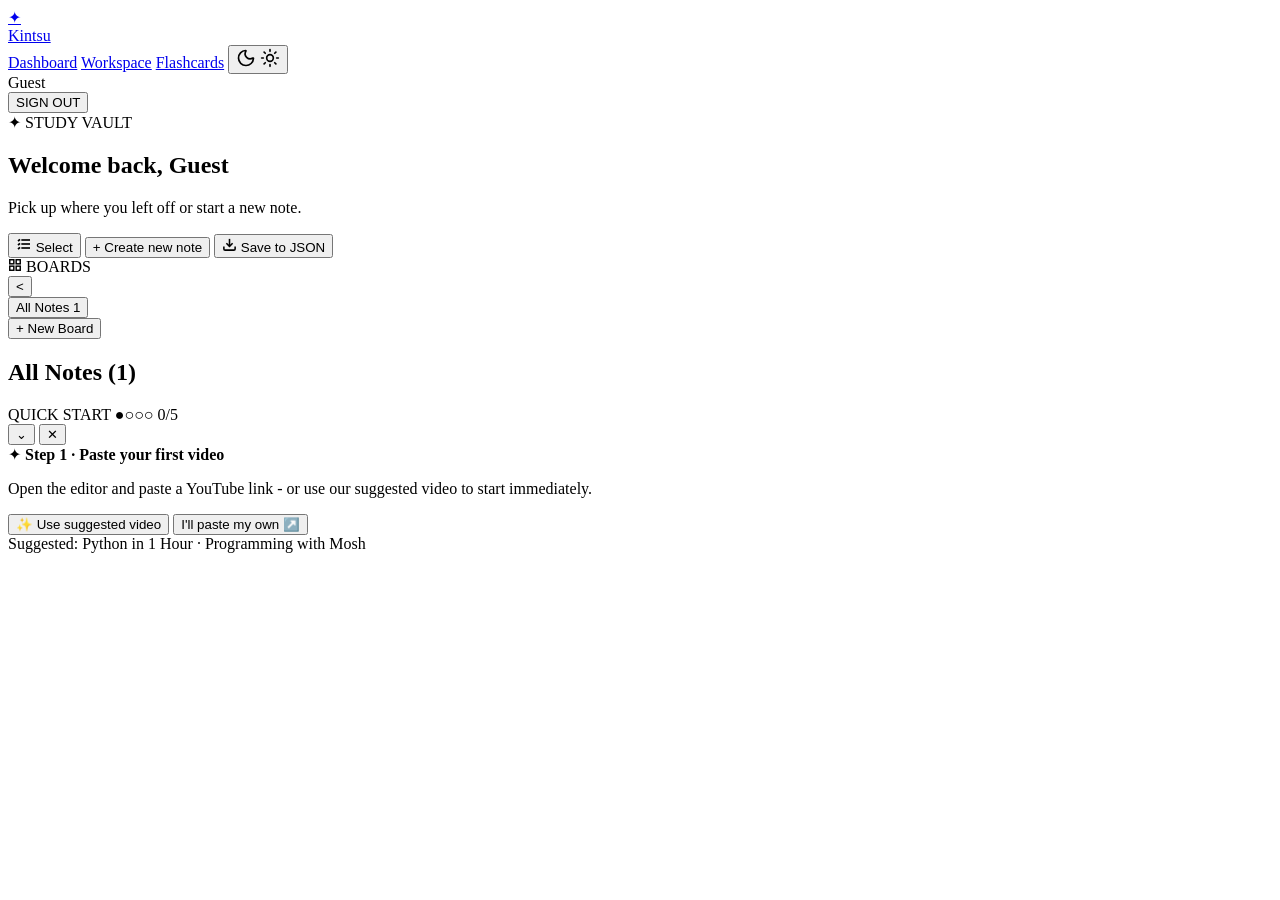
==== dashboard.html @ b1d18945 "feat(flashcards): add library logic and wire dashboard Flashcards link" ====
<!DOCTYPE html>
<html lang="en">
<head>
    <meta charset="UTF-8">
    <meta name="viewport" content="width=device-width, initial-scale=1.0">
    <title>Dashboard · Study Vault · Kintsu</title>
    <meta name="description" content="Kintsu Study Vault - Pick up where you left off or start a new note.">
    <link rel="preconnect" href="https://fonts.googleapis.com">
    <link rel="preconnect" href="https://fonts.gstatic.com" crossorigin>
    <link href="https://fonts.googleapis.com/css2?family=Archivo:wght@500;600;700;800;900&family=Space+Grotesk:wght@600;700;800;900&family=Space+Mono:wght@400;700&family=Inter:wght@400;500;600;700&display=swap" rel="stylesheet">
    <link rel="stylesheet" href="dashboard.css">
</head>
<body class="dark-theme">

    <!-- Top Navigation Bar -->
    <header class="dash-navbar">
        <div class="nav-container">
            <a href="index.html" class="nav-brand" title="Return to Home">
                <div class="logo-box" aria-hidden="true">
                    <span class="logo-icon">✦</span>
                </div>
                <span class="logo-text">Kintsu</span>
            </a>

            <nav class="nav-pill-actions">
                <a href="dashboard.html" class="nav-pill active-pill">Dashboard</a>
                <a href="index.html#live-demo" class="nav-pill outline-pill">Workspace</a>
                <a href="flashcards.html" class="nav-pill outline-pill">Flashcards</a>
                <button type="button" class="theme-toggle-btn" id="dashThemeToggle" aria-label="Toggle theme">
                    <svg class="theme-icon-moon" xmlns="http://www.w3.org/2000/svg" width="20" height="20" viewBox="0 0 24 24" fill="none" stroke="currentColor" stroke-width="2" stroke-linecap="round" stroke-linejoin="round"><path d="M20.985 12.486a9 9 0 1 1-9.473-9.472c.405-.022.617.46.402.803a6 6 0 0 0 8.268 8.268c.344-.215.825-.004.803.401"></path></svg>
                    <svg class="theme-icon-sun" xmlns="http://www.w3.org/2000/svg" width="20" height="20" viewBox="0 0 24 24" fill="none" stroke="currentColor" stroke-width="2" stroke-linecap="round" stroke-linejoin="round"><circle cx="12" cy="12" r="4"></circle><path d="M12 2v2"></path><path d="M12 20v2"></path><path d="m4.93 4.93 1.41 1.41"></path><path d="m17.66 17.66 1.41 1.41"></path><path d="M2 12h2"></path><path d="M20 12h2"></path><path d="m6.34 17.66-1.41 1.41"></path><path d="m19.07 4.93-1.41 1.41"></path></svg>
                </button>
                <div class="user-email-pill" id="userEmailTag" title="Logged in user">Guest</div>
                <button type="button" class="sign-out-btn" id="signOutBtn">SIGN OUT</button>
            </nav>
        </div>
    </header>

    <!-- Main Container -->
    <div class="dash-container">

        <!-- Vault Hero Section -->
        <section class="vault-hero">
            <div class="vault-hero-left">
                <div class="study-vault-badge">
                    <span class="badge-sparkle">✦</span> STUDY VAULT
                </div>
                <h1 class="vault-title">
                    Welcome back, <span class="user-sticker-pill" id="welcomeUserPill">Guest</span>
                </h1>
                <p class="vault-subtitle">Pick up where you left off or start a new note.</p>
            </div>

            <div class="vault-hero-actions">
                <button type="button" class="btn-vault-action" id="selectModeBtn">
                    <svg width="16" height="16" viewBox="0 0 24 24" fill="none" stroke="currentColor" stroke-width="2.5">
                        <line x1="8" y1="6" x2="21" y2="6"></line>
                        <line x1="8" y1="12" x2="21" y2="12"></line>
                        <line x1="8" y1="18" x2="21" y2="18"></line>
                        <polyline points="3 6 4 7 6 5"></polyline>
                        <polyline points="3 12 4 13 6 11"></polyline>
                        <polyline points="3 18 4 19 6 17"></polyline>
                    </svg>
                    <span>Select</span>
                </button>
                <button type="button" class="btn-vault-action primary-create" id="openCreateNoteModalBtn">
                    <span class="plus-icon">+</span>
                    <span>Create new note</span>
                </button>
                <button type="button" class="btn-vault-action export-json-btn" id="exportJsonBtn" title="Download saved notes as JSON file">
                    <svg width="15" height="15" viewBox="0 0 24 24" fill="none" stroke="currentColor" stroke-width="2.5">
                        <path d="M21 15v4a2 2 0 0 1-2 2H5a2 2 0 0 1-2-2v-4"></path>
                        <polyline points="7 10 12 15 17 10"></polyline>
                        <line x1="12" y1="15" x2="12" y2="3"></line>
                    </svg>
                    <span>Save to JSON</span>
                </button>
            </div>
        </section>

        <div class="dash-layout">

            <!-- Left Sidebar (Boards) -->
            <aside class="boards-sidebar">
                <div class="sidebar-head">
                    <div class="boards-title">
                        <svg width="14" height="14" viewBox="0 0 24 24" fill="none" stroke="currentColor" stroke-width="2.5">
                            <rect x="3" y="3" width="7" height="7"></rect>
                            <rect x="14" y="3" width="7" height="7"></rect>
                            <rect x="14" y="14" width="7" height="7"></rect>
                            <rect x="3" y="14" width="7" height="7"></rect>
                        </svg>
                        <span>BOARDS</span>
                    </div>
                    <button type="button" class="collapse-sidebar-btn" id="toggleSidebarBtn" aria-label="Collapse boards">&lt;</button>
                </div>

                <div class="boards-list" id="boardsList">
                    <button type="button" class="board-pill active" data-board="All Notes">
                        <span>All Notes</span>
                        <span class="board-count" id="allNotesBadge">1</span>
                    </button>
                </div>

                <button type="button" class="btn-new-board" id="newBoardBtn">
                    <span class="plus-icon">+</span>
                    <span>New Board</span>
                </button>
                <div class="new-board-form" id="newBoardForm" style="display: none;">
                    <input type="text" id="boardNameInlineInput" class="form-input" placeholder="Board name&hellip;">
                    <div class="board-color-swatches" id="boardColorSwatches">
                        <button type="button" class="color-swatch selected" data-color="#F472B6" style="background: #F472B6;" aria-label="Pink"></button>
                        <button type="button" class="color-swatch" data-color="#FACC15" style="background: #FACC15;" aria-label="Yellow"></button>
                        <button type="button" class="color-swatch" data-color="#A78BFA" style="background: #A78BFA;" aria-label="Lilac"></button>
                        <button type="button" class="color-swatch" data-color="#6EE7B7" style="background: #6EE7B7;" aria-label="Mint"></button>
                        <button type="button" class="color-swatch" data-color="#38BDF8" style="background: #38BDF8;" aria-label="Sky"></button>
                        <button type="button" class="color-swatch" data-color="#FB923C" style="background: #FB923C;" aria-label="Coral"></button>
                        <button type="button" class="color-swatch" data-color="#A3E635" style="background: #A3E635;" aria-label="Lime"></button>
                    </div>
                    <span class="board-form-error" id="boardInlineError"></span>
                    <div class="new-board-actions">
                        <button type="button" class="btn-board-create" id="createBoardInlineBtn">&#10003; Create</button>
                        <button type="button" class="btn-board-cancel" id="cancelBoardInlineBtn">&#10005; Cancel</button>
                    </div>
                </div>
            </aside>

            <!-- Center Content (Notes Grid) -->
            <main class="notes-content">
                <div class="batch-bar" id="batchBar" style="display: none;">
                    <div class="batch-left">
                        <span id="selectedCountText">0 selected</span>
                    </div>
                    <div class="batch-right">
                        <select id="batchMoveSelect" class="batch-move-select" aria-label="Move to board">
                            <option value="">Move to board</option>
                        </select>
                        <button type="button" class="btn-batch-delete" id="batchDeleteBtn">Delete</button>
                        <button type="button" class="btn-batch-cancel" id="batchCancelBtn">&#10005;</button>
                    </div>
                </div>
                <div class="notes-header">
                    <h2 class="section-title">
                        <span id="currentBoardTitle">All Notes</span>
                        <span class="count-pill" id="notesSectionCount">(1)</span>
                    </h2>
                </div>

                <div class="notes-grid" id="notesGrid">
                    <!-- Note Cards dynamically rendered by dashboard.js -->
                </div>

                <!-- Empty State (Shown when no notes match) -->
                <div class="empty-state" id="emptyState" style="display: none;">
                    <div class="empty-icon">📓</div>
                    <h3>No notes found in this board</h3>
                    <p>Click "+ Create new note" above or use our suggested video to get started.</p>
                </div>
            </main>

        </div>

    </div>

    <aside class="quick-start-widget" id="quickStartWidget">
        <div class="qs-header">
            <div class="qs-title-row">
                <span class="qs-label">QUICK START</span>
                <span class="qs-progress-dots" id="qsProgress">●○○○ 0/5</span>
            </div>
            <div class="qs-controls">
                <button type="button" class="qs-ctrl-btn" id="qsMinimizeBtn" aria-label="Minimize">&#8964;</button>
                <button type="button" class="qs-ctrl-btn" id="qsCloseBtn" aria-label="Close">✕</button>
            </div>
        </div>

        <div class="qs-body" id="qsBody">
            <div class="qs-step-title">
                <span class="qs-sparkle">✦</span>
                <strong id="qsStepLabel">Step 1 · Paste your first video</strong>
            </div>
            <p class="qs-desc">Open the editor and paste a YouTube link - or use our suggested video to start immediately.</p>
            
            <div class="qs-actions">
                <button type="button" class="btn-qs-pink" id="qsSuggestedBtn">✨ Use suggested video</button>
                <button type="button" class="btn-qs-outline" id="qsPasteBtn">I'll paste my own ↗️</button>
            </div>

            <div class="qs-footer-hint">
                <span>Suggested: Python in 1 Hour · Programming with Mosh</span>
            </div>
        </div>
    </aside>


    <!-- Modal: Create New Note -->
    <div class="modal-backdrop" id="createNoteModal" style="display: none;">
        <div class="modal-card">
            <div class="modal-head">
                <div class="modal-badge">✦ NEW NOTE</div>
                <h3 class="modal-title">Create a Study Note</h3>
                <button type="button" class="modal-close-btn" id="closeCreateModalBtn">✕</button>
            </div>

            <form id="createNoteForm" class="modal-form" novalidate>
                <div class="form-group">
                    <label for="noteTitleInput" class="form-label">NOTE TITLE *</label>
                    <input type="text" id="noteTitleInput" class="form-input" placeholder="e.g. Neural Networks & Backprop" required>
                    <span class="form-error" id="titleError"></span>
                </div>

                <div class="form-group">
                    <label for="noteBoardSelect" class="form-label">BOARD / SUBJECT</label>
                    <select id="noteBoardSelect" class="form-input form-select">
                        <option value="All Notes">All Notes</option>
                        <option value="Computer Science">Computer Science</option>
                        <option value="Machine Learning">Machine Learning</option>
                    </select>
                </div>

                <div class="form-group">
                    <label for="noteVideoInput" class="form-label">YOUTUBE LECTURE URL *</label>
                    <input type="url" id="noteVideoInput" class="form-input" placeholder="https://www.youtube.com/watch?v=..." required>
                    <span class="form-error" id="videoError"></span>
                    <span class="form-hint">Tip: Supports any standard YouTube or youtu.be video link.</span>
                </div>

                <div class="form-group">
                    <label for="noteCoverTheme" class="form-label">COVER THEME</label>
                    <div class="cover-theme-picker">
                        <label class="theme-radio">
                            <input type="radio" name="coverTheme" value="llm" checked>
                            <span class="theme-swatch llm">LLM / AI</span>
                        </label>
                        <label class="theme-radio">
                            <input type="radio" name="coverTheme" value="python">
                            <span class="theme-swatch python">Python</span>
                        </label>
                        <label class="theme-radio">
                            <input type="radio" name="coverTheme" value="web">
                            <span class="theme-swatch web">Web Dev</span>
                        </label>
                        <label class="theme-radio">
                            <input type="radio" name="coverTheme" value="math">
                            <span class="theme-swatch math">Math</span>
                        </label>
                    </div>
                </div>

                <div class="modal-actions">
                    <button type="button" class="btn-modal-cancel" id="cancelCreateModalBtn">Cancel</button>
                    <button type="submit" class="btn-modal-submit" id="submitCreateBtn">Create Note ↗️</button>
                </div>
            </form>
        </div>
    </div>

    <script src="dashboard.js"></script>
</body>
</html>
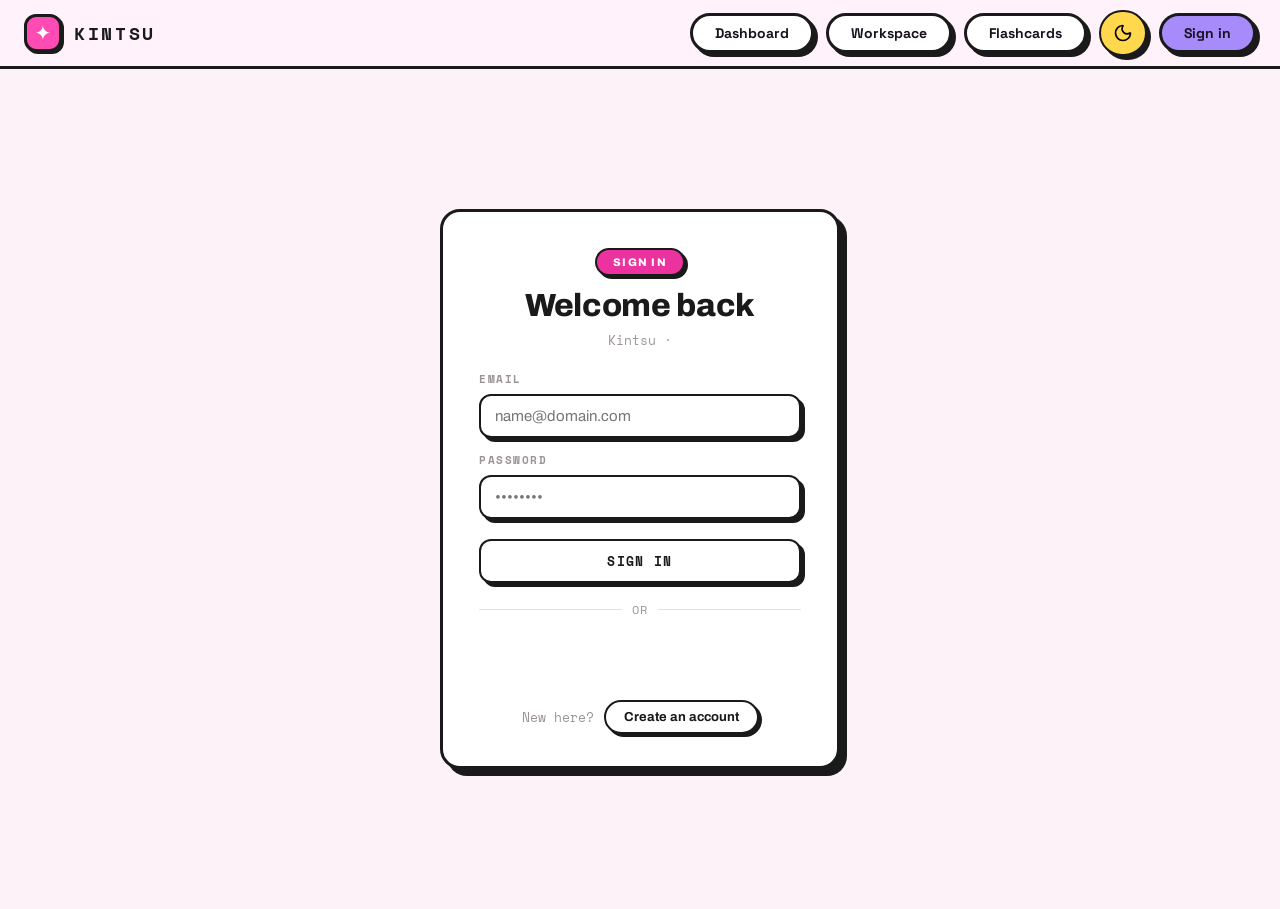
==== commit 5a3c680c: "Merge 6f99356145ce97954f89a6cd81b2ec13c21544ce into 32ffdadf3993c487ad6cea4b08806c28b210abcc" ====
--- a/dashboard.html
+++ b/dashboard.html
@@ -10,9 +10,8 @@
     <link href="https://fonts.googleapis.com/css2?family=Archivo:wght@500;600;700;800;900&family=Space+Grotesk:wght@600;700;800;900&family=Space+Mono:wght@400;700&family=Inter:wght@400;500;600;700&display=swap" rel="stylesheet">
     <link rel="stylesheet" href="dashboard.css">
 </head>
-<body class="dark-theme">
-
-    <!-- Top Navigation Bar -->
+<body>
+
     <header class="dash-navbar">
         <div class="nav-container">
             <a href="index.html" class="nav-brand" title="Return to Home">
@@ -36,10 +35,8 @@
         </div>
     </header>
 
-    <!-- Main Container -->
     <div class="dash-container">
 
-        <!-- Vault Hero Section -->
         <section class="vault-hero">
             <div class="vault-hero-left">
                 <div class="study-vault-badge">
@@ -80,7 +77,6 @@
 
         <div class="dash-layout">
 
-            <!-- Left Sidebar (Boards) -->
             <aside class="boards-sidebar">
                 <div class="sidebar-head">
                     <div class="boards-title">
@@ -125,7 +121,6 @@
                 </div>
             </aside>
 
-            <!-- Center Content (Notes Grid) -->
             <main class="notes-content">
                 <div class="batch-bar" id="batchBar" style="display: none;">
                     <div class="batch-left">
@@ -147,12 +142,10 @@
                 </div>
 
                 <div class="notes-grid" id="notesGrid">
-                    <!-- Note Cards dynamically rendered by dashboard.js -->
-                </div>
-
-                <!-- Empty State (Shown when no notes match) -->
+                </div>
+
                 <div class="empty-state" id="emptyState" style="display: none;">
-                    <div class="empty-icon">📓</div>
+                    <div class="empty-icon">✦</div>
                     <h3>No notes found in this board</h3>
                     <p>Click "+ Create new note" above or use our suggested video to get started.</p>
                 </div>
@@ -182,8 +175,8 @@
             <p class="qs-desc">Open the editor and paste a YouTube link - or use our suggested video to start immediately.</p>
             
             <div class="qs-actions">
-                <button type="button" class="btn-qs-pink" id="qsSuggestedBtn">✨ Use suggested video</button>
-                <button type="button" class="btn-qs-outline" id="qsPasteBtn">I'll paste my own ↗️</button>
+                <button type="button" class="btn-qs-pink" id="qsSuggestedBtn">Use suggested video</button>
+                <button type="button" class="btn-qs-outline" id="qsPasteBtn">I'll paste my own ↗</button>
             </div>
 
             <div class="qs-footer-hint">
@@ -193,7 +186,6 @@
     </aside>
 
 
-    <!-- Modal: Create New Note -->
     <div class="modal-backdrop" id="createNoteModal" style="display: none;">
         <div class="modal-card">
             <div class="modal-head">
@@ -249,7 +241,7 @@
 
                 <div class="modal-actions">
                     <button type="button" class="btn-modal-cancel" id="cancelCreateModalBtn">Cancel</button>
-                    <button type="submit" class="btn-modal-submit" id="submitCreateBtn">Create Note ↗️</button>
+                    <button type="submit" class="btn-modal-submit" id="submitCreateBtn">Create Note ↗</button>
                 </div>
             </form>
         </div>
--- a/dashboard.css
+++ b/dashboard.css
@@ -0,0 +1,246 @@
+
+:root {
+    --bg-page: #FDF2F8;
+    --bg-card: #FFFFFF;
+    --border-ink: #1A1A1A;
+    --border-subtle: #E5E7EB;
+    --text-primary: #18121E;
+    --text-secondary: #4B5563;
+    --text-muted: #6B7280;
+    --accent-pink: #EC329F;
+    --accent-yellow: #FACC15;
+    --accent-purple: #A78BFA;
+    --shadow-hard: 3px 3px 0 #1A1A1A;
+    --radius-card: 20px;
+    --radius-pill: 9999px;
+    --radius-input: 12px;
+    --font-display: 'Space Grotesk', system-ui, sans-serif;
+    --font-mono: 'Space Mono', monospace;
+    --font-body: 'Inter', system-ui, sans-serif;
+}
+
+body.dark {
+    --bg-page: #17111B;
+    --bg-card: #241B2B;
+    --border-ink: #000000;
+    --border-subtle: #3A2B45;
+    --text-primary: #FFFFFF;
+    --text-secondary: #B8B0C4;
+    --text-muted: #837593;
+    --shadow-hard: 3px 3px 0 #000000;
+}
+
+* { margin: 0; padding: 0; box-sizing: border-box; }
+body {
+    background-color: var(--bg-page);
+    color: var(--text-primary);
+    font-family: var(--font-body);
+    min-height: 100vh;
+    transition: background-color 0.2s ease;
+}
+
+.dash-navbar {
+    border-bottom: 3px solid var(--border-ink);
+    background-color: rgba(255, 242, 251, 0.95);
+    backdrop-filter: blur(12px);
+    position: sticky;
+    top: 0;
+    z-index: 100;
+}
+body.dark .dash-navbar { background-color: rgba(23, 17, 27, 0.95); }
+.nav-container {
+    max-width: 1320px; margin: 0 auto; padding: 10px 24px;
+    display: flex; align-items: center; justify-content: space-between; gap: 16px;
+}
+.nav-brand { display: flex; align-items: center; gap: 12px; font-weight: 900; text-decoration: none; color: inherit; }
+.logo-box {
+    width: 38px; height: 38px; background: #ff4bb4; border: 3px solid var(--border-ink);
+    border-radius: 12px; box-shadow: 2px 2px 0 var(--border-ink);
+    display: grid; place-items: center; color: #ffffff; font-size: 1.25rem; flex-shrink: 0;
+}
+.logo-icon { font-size: 1.25rem; line-height: 1; color: #ffffff; }
+.logo-text { font-family: var(--font-mono); font-size: 1.1rem; font-weight: 800; letter-spacing: 0.15em; text-transform: uppercase; color: var(--text-primary); }
+.nav-pill-actions { display: flex; align-items: center; gap: 12px; }
+.nav-pill {
+    padding: 8px 22px; border-radius: var(--radius-pill); font-family: var(--font-display); font-weight: 800; font-size: 14px;
+    text-decoration: none; border: 3px solid var(--border-ink); cursor: pointer; box-shadow: 4px 4px 0 var(--border-ink);
+    transition: transform 0.1s ease, box-shadow 0.1s ease;
+}
+.nav-pill:hover { transform: translate(-1.5px, -1.5px); box-shadow: 6px 6px 0 var(--border-ink); }
+.nav-pill:active { transform: translate(2px, 2px); box-shadow: 1px 1px 0 var(--border-ink); }
+.active-pill { background: var(--accent-purple); color: #18121E; box-shadow: 4px 4px 0 var(--border-ink); }
+.outline-pill { background: #FFFFFF; color: #18121E; border-color: var(--border-ink); box-shadow: 4px 4px 0 var(--border-ink); }
+.theme-toggle-btn {
+    width: 48px; height: 46px; padding: 0; border-radius: var(--radius-pill); border: 3px solid var(--border-ink);
+    background: #ffd84d; cursor: pointer; display: flex; align-items: center; justify-content: center; box-shadow: 4px 4px 0 var(--border-ink); color: #000000;
+    transition: transform 0.1s ease, box-shadow 0.1s ease;
+}
+.theme-toggle-btn:hover { transform: translate(-1.5px, -1.5px); box-shadow: 6px 6px 0 var(--border-ink); }
+.theme-toggle-btn:active { transform: translate(2px, 2px); box-shadow: 1px 1px 0 var(--border-ink); }
+.theme-icon-sun { display: none; }
+.theme-icon-moon { display: block; }
+body.dark .theme-icon-sun { display: block; }
+body.dark .theme-icon-moon { display: none; }
+.user-email-pill {
+    padding: 6px 14px; border-radius: var(--radius-pill); border: 1.5px solid var(--border-subtle);
+    font-family: var(--font-mono); font-size: 11px; color: var(--text-secondary);
+}
+.sign-out-btn {
+    padding: 8px 22px; border-radius: var(--radius-pill); background: #ff4bb4;
+    color: #FFF; font-family: var(--font-display); font-weight: 800; font-size: 14px;
+    border: 3px solid var(--border-ink); box-shadow: 4px 4px 0 var(--border-ink); cursor: pointer;
+    transition: transform 0.1s ease, box-shadow 0.1s ease;
+}
+.sign-out-btn:hover { transform: translate(-1.5px, -1.5px); box-shadow: 6px 6px 0 var(--border-ink); }
+.sign-out-btn:active { transform: translate(2px, 2px); box-shadow: 1px 1px 0 var(--border-ink); }
+
+.dash-container { max-width: 1400px; margin: 0 auto; padding: 24px 28px 120px 28px; }
+.vault-hero {
+    display: flex; align-items: flex-start; justify-content: space-between;
+    padding-bottom: 24px; border-bottom: 3px solid var(--border-ink); margin-bottom: 24px;
+}
+.study-vault-badge {
+    display: inline-flex; align-items: center; gap: 6px; background: var(--accent-yellow);
+    color: #18121E; font-family: var(--font-mono); font-weight: 700; font-size: 11px;
+    padding: 4px 12px; border-radius: var(--radius-pill); border: 2px solid var(--border-ink);
+    box-shadow: 2px 2px 0 var(--border-ink); margin-bottom: 10px;
+}
+.vault-title { font-family: var(--font-display); font-weight: 800; font-size: 32px; margin-bottom: 6px; }
+.user-sticker-pill {
+    background: var(--accent-pink); color: #FFF; font-family: var(--font-mono);
+    font-size: 22px; font-weight: 700; padding: 2px 14px; border-radius: var(--radius-pill);
+    border: 2px solid var(--border-ink); box-shadow: 2px 2px 0 var(--border-ink);
+}
+.vault-subtitle { font-family: var(--font-mono); font-size: 13.5px; color: var(--text-secondary); }
+.vault-hero-actions { display: flex; align-items: center; gap: 10px; }
+.btn-vault-action {
+    display: inline-flex; align-items: center; gap: 8px; padding: 9px 16px; border-radius: var(--radius-pill);
+    border: 2px solid var(--border-ink); background: var(--bg-card); color: inherit; font-family: var(--font-display);
+    font-weight: 700; font-size: 13px; box-shadow: var(--shadow-hard); cursor: pointer; text-decoration: none;
+}
+.btn-vault-action.primary-create { background: #FFF; color: #18121E; }
+.btn-vault-action.export-json-btn { background: var(--accent-yellow); color: #18121E; }
+
+.dash-layout { display: grid; grid-template-columns: 220px 1fr; gap: 28px; }
+.sidebar-head { display: flex; justify-content: space-between; margin-bottom: 14px; font-family: var(--font-mono); font-size: 12px; font-weight: 700; }
+.boards-sidebar { background: var(--bg-card); border: 2px solid var(--border-ink); border-radius: 20px; box-shadow: var(--shadow-hard); padding: 14px; height: fit-content; }
+.boards-list { display: flex; flex-direction: column; gap: 8px; margin-bottom: 14px; }
+.board-pill {
+    display: flex; justify-content: space-between; align-items: center; padding: 8px 14px;
+    border-radius: var(--radius-pill); border: 2px solid var(--border-ink); background: var(--bg-card);
+    color: var(--text-primary); font-family: var(--font-display); font-weight: 700; font-size: 13px; box-shadow: var(--shadow-hard); cursor: pointer;
+}
+.board-pill.active { background: var(--accent-yellow); color: #18121E; }
+.board-count { background: rgba(0,0,0,0.12); width: 22px; height: 22px; display: inline-flex; align-items: center; justify-content: center; padding: 0; border-radius: 50%; font-family: var(--font-mono); font-size: 11px; }
+.btn-new-board {
+    width: 100%; padding: 8px; border-radius: var(--radius-pill); border: 2px solid var(--border-ink);
+    background: var(--bg-card); color: var(--text-primary); font-family: var(--font-display); font-weight: 700; font-size: 12px; cursor: pointer; box-shadow: var(--shadow-hard);
+}
+
+.notes-header { margin-bottom: 18px; }
+.section-title { font-family: var(--font-display); font-weight: 800; font-size: 24px; }
+.count-pill { font-family: var(--font-mono); font-size: 16px; color: var(--text-muted); }
+.notes-grid { display: grid; grid-template-columns: repeat(auto-fill, minmax(310px, 1fr)); gap: 20px; }
+
+.note-card {
+    background: var(--bg-card); border: 2px solid var(--border-ink); border-radius: var(--radius-card);
+    box-shadow: var(--shadow-hard); overflow: hidden; display: flex; flex-direction: column;
+}
+.note-cover { width: 100%; height: 150px; border-bottom: 2px solid var(--border-ink); overflow: hidden; }
+.cover-svg { width: 100%; height: 100%; display: block; }
+.cover-img { width: 100%; height: 100%; object-fit: cover; display: block; }
+.note-card-body { padding: 16px; display: flex; flex-direction: column; flex-grow: 1; }
+.note-id-badge {
+    background: rgba(255,255,255,0.08); border: 1.5px solid var(--border-subtle); color: var(--text-secondary);
+    font-family: var(--font-mono); font-size: 11px; font-weight: 700; padding: 2px 8px; border-radius: var(--radius-pill); margin-bottom: 10px; width: fit-content;
+}
+.note-card-title { font-family: var(--font-display); font-weight: 700; font-size: 16px; line-height: 1.35; margin-bottom: 14px; flex-grow: 1; }
+.note-card-footer { display: flex; justify-content: space-between; align-items: center; padding-top: 12px; border-top: 1px solid var(--border-subtle); }
+.note-date { font-family: var(--font-mono); font-size: 12px; color: var(--text-muted); }
+.card-actions-group { display: flex; align-items: center; gap: 8px; }
+.btn-card-delete {
+    width: 32px; height: 32px; border-radius: var(--radius-pill); border: 2px solid var(--border-ink);
+    background: #18121E; color: var(--text-secondary); display: flex; align-items: center; justify-content: center; cursor: pointer;
+}
+.btn-card-delete:hover { background: #EF4444; color: #FFF; }
+.btn-card-open {
+    padding: 6px 12px; border-radius: var(--radius-pill); border: 2px solid var(--border-ink);
+    background: #18121E; color: #FFF; font-family: var(--font-display); font-weight: 700; font-size: 12px; text-decoration: none;
+}
+.btn-card-open:hover { background: #FFF; color: #18121E; }
+
+.quick-start-widget {
+    position: fixed; bottom: 20px; right: 20px; width: 320px; background: var(--bg-card);
+    border: 2px solid var(--border-ink); border-radius: 16px; box-shadow: var(--shadow-hard); z-index: 45; padding: 14px;
+}
+.qs-header { display: flex; justify-content: space-between; margin-bottom: 10px; font-family: var(--font-mono); font-size: 11px; font-weight: 700; }
+.qs-label { color: var(--accent-pink); }
+.qs-ctrl-btn { border: 1px solid var(--border-subtle); background: transparent; color: inherit; border-radius: var(--radius-pill); width: 18px; height: 18px; cursor: pointer; }
+.btn-qs-pink {
+    width: 100%; padding: 8px; border-radius: var(--radius-input); border: 2px solid var(--border-ink);
+    background: var(--accent-pink); color: #FFF; font-family: var(--font-display); font-weight: 700; font-size: 12px; margin-top: 8px; cursor: pointer;
+}
+.qs-footer-hint { font-family: var(--font-mono); font-size: 10px; color: var(--text-muted); margin-top: 8px; }
+
+.modal-backdrop {
+    position: fixed; inset: 0; background: rgba(0,0,0,0.7); backdrop-filter: blur(4px);
+    display: flex; align-items: center; justify-content: center; z-index: 100; padding: 16px;
+}
+.modal-card {
+    background: var(--bg-card); border: 2.5px solid var(--border-ink); border-radius: var(--radius-card);
+    box-shadow: var(--shadow-hard); width: 100%; max-width: 480px; padding: 24px; position: relative;
+}
+.modal-badge {
+    background: var(--accent-pink); color: #FFF; font-family: var(--font-mono); font-size: 10px; font-weight: 700;
+    padding: 3px 8px; border-radius: var(--radius-pill); border: 1px solid var(--border-ink); display: inline-block; margin-bottom: 6px;
+}
+.modal-title { font-family: var(--font-display); font-weight: 800; font-size: 20px; margin-bottom: 16px; }
+.modal-close-btn { position: absolute; top: 18px; right: 18px; border: 2px solid var(--border-ink); background: transparent; color: inherit; border-radius: var(--radius-pill); width: 28px; height: 28px; cursor: pointer; font-weight: 700; }
+.modal-form { display: flex; flex-direction: column; gap: 14px; }
+.form-group { display: flex; flex-direction: column; gap: 4px; }
+.form-label { font-family: var(--font-mono); font-size: 11px; font-weight: 700; color: var(--text-secondary); }
+.form-input {
+    padding: 10px 12px; border-radius: var(--radius-input); border: 2px solid var(--border-ink);
+    background: var(--bg-page); color: inherit; font-size: 13.5px; outline: none;
+}
+.form-input.error { border-color: #EF4444; }
+.form-error { font-family: var(--font-mono); font-size: 11px; color: #EF4444; min-height: 14px; }
+.form-hint { font-size: 10.5px; color: var(--text-muted); }
+.cover-theme-picker { display: grid; grid-template-columns: repeat(4, 1fr); gap: 6px; }
+.theme-radio input { display: none; }
+.theme-swatch {
+    display: block; text-align: center; padding: 6px; border-radius: var(--radius-input);
+    border: 1.5px solid var(--border-subtle); font-family: var(--font-mono); font-size: 10.5px; font-weight: 700; cursor: pointer;
+}
+.theme-radio input:checked + .theme-swatch { border-color: var(--accent-pink); background: rgba(236,50,159,0.2); }
+.modal-actions { display: flex; justify-content: flex-end; gap: 10px; margin-top: 6px; }
+.btn-modal-cancel { padding: 8px 16px; border-radius: var(--radius-pill); border: 2px solid var(--border-subtle); background: transparent; color: inherit; cursor: pointer; font-weight: 700; }
+.btn-modal-submit {
+    padding: 8px 20px; border-radius: var(--radius-pill); border: 2px solid var(--border-ink);
+    background: var(--accent-pink); color: #FFF; font-family: var(--font-display); font-weight: 800; font-size: 12px; cursor: pointer;
+}
+
+@media (max-width: 860px) {
+    .dash-layout { grid-template-columns: 1fr; }
+    .boards-sidebar, .quick-start-widget { display: none; }
+    .vault-hero { flex-direction: column; gap: 16px; }
+}
+
+.new-board-form { margin-top: 12px; padding: 12px; border: 2px solid var(--border-ink); border-radius: var(--radius-card); background: var(--bg-card); box-shadow: var(--shadow-hard); display: flex; flex-direction: column; gap: 10px; }
+.new-board-form .form-input { width: 100%; box-sizing: border-box; }
+.board-color-swatches { display: flex; gap: 8px; flex-wrap: wrap; }
+.color-swatch { width: 28px; height: 28px; border-radius: 50%; border: 2px solid var(--border-ink); cursor: pointer; padding: 0; }
+.color-swatch.selected { outline: 2px solid var(--border-ink); outline-offset: 2px; transform: scale(1.1); }
+.board-form-error { font-family: var(--font-mono); font-size: 11px; color: #EF4444; min-height: 14px; }
+.new-board-actions { display: flex; gap: 8px; }
+.btn-board-create { flex: 1; padding: 8px; border-radius: var(--radius-pill); border: 2px solid var(--border-ink); background: var(--accent-pink); color: #FFF; font-family: var(--font-display); font-weight: 700; font-size: 12px; cursor: pointer; }
+.btn-board-cancel { flex: 1; padding: 8px; border-radius: var(--radius-pill); border: 2px solid var(--border-ink); background: transparent; color: var(--text-secondary); font-family: var(--font-display); font-weight: 700; font-size: 12px; cursor: pointer; }
+
+.batch-bar { display: flex; justify-content: space-between; align-items: center; gap: 12px; margin-bottom: 16px; padding: 10px 14px; border: 2px solid var(--border-ink); border-radius: var(--radius-pill); background: var(--bg-card); box-shadow: var(--shadow-hard); }
+.batch-left { font-family: var(--font-mono); font-size: 12px; font-weight: 700; }
+.batch-right { display: flex; gap: 8px; align-items: center; }
+.btn-batch-delete, .btn-batch-cancel, .batch-move-select { padding: 6px 12px; border-radius: var(--radius-pill); border: 2px solid var(--border-ink); background: #FFF; color: #18121E; font-family: var(--font-display); font-weight: 700; font-size: 12px; cursor: pointer; }
+.note-card { position: relative; }
+.note-card.selected { outline: 3px solid var(--accent-pink); box-shadow: 0 0 0 3px var(--accent-pink), var(--shadow-hard); }
+.select-checkbox { position: absolute; top: 10px; left: 10px; width: 28px; height: 28px; border-radius: 50%; border: 2px solid var(--border-ink); background: #FFF; color: #18121E; font-weight: 800; cursor: pointer; z-index: 2; }
+.select-hint { font-family: var(--font-mono); font-size: 11px; color: var(--accent-pink); font-weight: 700; margin-bottom: 8px; }
